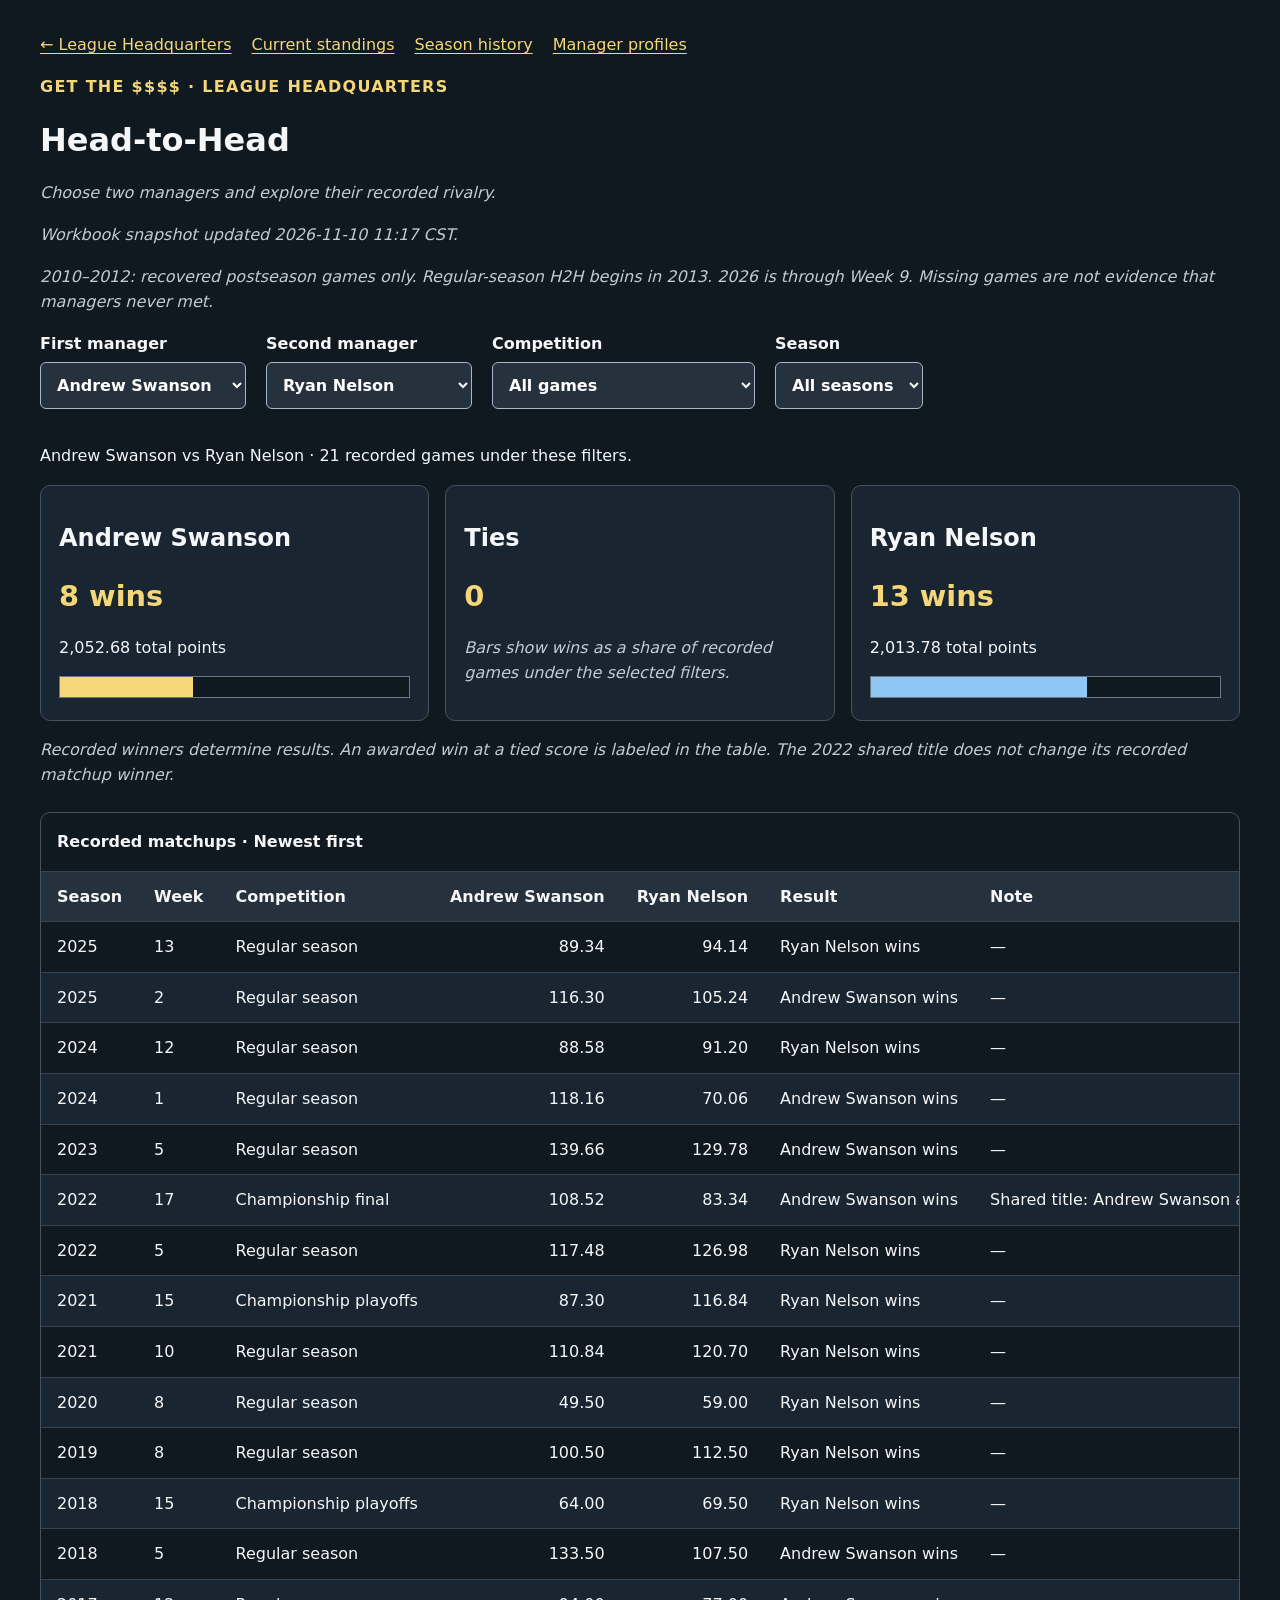
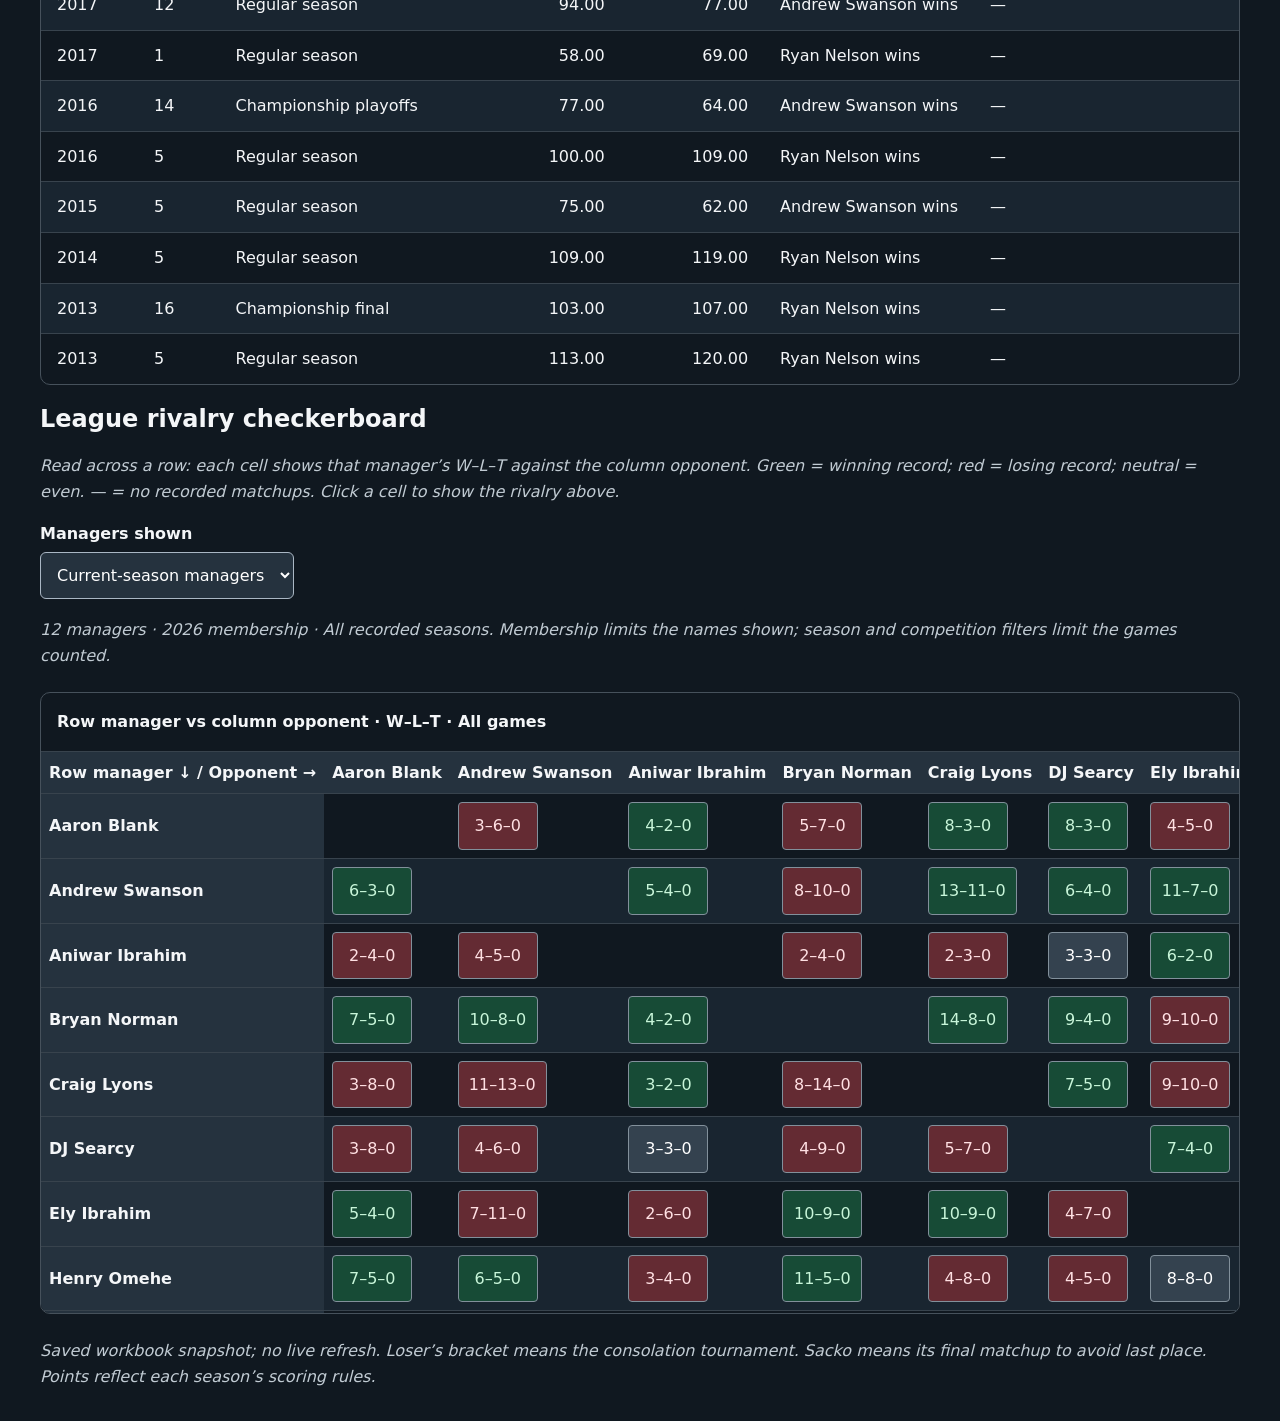
==== h2h.html @ f7326ad1 "Add files via upload" ====
<!doctype html>
<html lang="en">
<head>
  <meta charset="utf-8"><meta name="viewport" content="width=device-width, initial-scale=1">
  <title>Head-to-Head | GET THE $$$$</title>
  <style>
    body { margin:0; background:#101820; color:#f4f6f8; font:16px/1.6 system-ui,sans-serif; }
    main { max-width:1200px; margin:auto; padding:32px 20px; }
    a,a:visited { color:#f5d77a; text-underline-offset:3px; } a:hover { color:white; }
    :focus-visible { outline:2px solid #f5d77a; outline-offset:4px; }
    h1,h2 { line-height:1.2; } .eyebrow { color:#f5d77a; font-weight:700; letter-spacing:.08em; }
    nav,.controls { display:flex; gap:20px; flex-wrap:wrap; } label { font-weight:700; }
    select { display:block; max-width:100%; margin:6px 0 18px; padding:12px; background:#25323e; color:white; border:1px solid #aab7c4; border-radius:6px; font:inherit; }
    .cards { display:grid; grid-template-columns:repeat(auto-fit,minmax(200px,1fr)); gap:16px; }
    .card { padding:18px; border:1px solid #46515b; border-radius:10px; background:#192530; }
    .value { display:block; font-size:1.8rem; color:#f5d77a; font-weight:700; }
    .track { height:20px; background:#101820; margin-top:12px; border:1px solid #687785; }
    .fill { height:100%; background:#f5d77a; } .blue { background:#8fc7f4; }
    .scroll { overflow-x:auto; border:1px solid #46515b; border-radius:10px; margin-top:24px; }
    table { width:100%; border-collapse:collapse; white-space:nowrap; }
    caption { text-align:left; padding:16px; font-weight:600; }
    th,td { padding:12px 16px; text-align:left; border-top:1px solid #38434d; }
    thead { background:#25323e; } tbody tr:nth-child(even) { background:#192530; }
    .number { text-align:right; font-variant-numeric:tabular-nums; }
    footer,.subtext { font-style:italic; color:#c1cbd3; } footer { margin-top:24px; }
    .checkerboard { max-height:620px; overflow:auto; }
    .checkerboard thead th { position:sticky; top:0; background:#25323e; z-index:2; }
    .checkerboard th:first-child { position:sticky; left:0; background:#25323e; z-index:1; }
    .checkerboard thead th:first-child { z-index:3; }
    .checkerboard th,.checkerboard td { padding:8px; }
    .checkerboard button { min-width:80px; padding:10px; border:1px solid #82909b; border-radius:4px; color:#fff; background:#34424f; font:inherit; cursor:pointer; }
    .checkerboard button.positive { background:#174b36; color:#c8f5d9; }
    .checkerboard button.negative { background:#642b33; color:#ffe0e3; }
    .checkerboard button[aria-pressed="true"] { outline:3px solid #f5d77a; outline-offset:-3px; }
    .checkerboard button:hover { text-decoration:underline; }
  </style>
  <script src="./h2h.js" defer></script>
</head>
<body><main>
  <nav aria-label="League pages"><a href="./">← League Headquarters</a><a href="./standings.html">Current standings</a><a href="./history.html">Season history</a><a href="./managers.html">Manager profiles</a></nav>
  <p class="eyebrow">GET THE $$$$ · LEAGUE HEADQUARTERS</p>
  <h1>Head-to-Head</h1>
  <p class="subtext">Choose two managers and explore their recorded rivalry.</p>
  <p id="load-status" class="subtext" role="status">Loading saved matchups…</p>
  <p class="subtext">2010–2012: recovered postseason games only. Regular-season H2H begins in 2013. 2026 is through Week 9. Missing games are not evidence that managers never met.</p>
  <div id="h2h-content" hidden>
    <div class="controls">
      <label>First manager<select id="manager-a"></select></label>
      <label>Second manager<select id="manager-b"></select></label>
      <label>Competition<select id="competition"><option value="all">All games</option value="Regular season">Regular season</option><option value="Championship playoffs">Championship playoffs</option><option value="Loser’s bracket">Loser’s bracket</option><option value="championship">Championship final only</option><option value="sacko">Sacko matchup only</option></select></label>
      <label>Season<select id="season"><option value="all">All seasons</option></select></label>
    </div>
    <p id="summary" role="status" aria-live="polite"></p>
    <div id="results" hidden>
      <div class="cards">
        <div class="card"><h2 id="name-a"></h2><span class="value" id="wins-a"></span><p id="points-a"></p><div class="track" aria-hidden="true"><div class="fill" id="bar-a"></div></div></div>
        <div class="card"><h2>Ties</h2><span class="value" id="ties"></span><p class="subtext">Bars show wins as a share of recorded games under the selected filters.</p></div>
        <div class="card"><h2 id="name-b"></h2><span class="value" id="wins-b"></span><p id="points-b"></p><div class="track" aria-hidden="true"><div class="fill blue" id="bar-b"></div></div></div>
      </div>
      <p class="subtext">Recorded winners determine results. An awarded win at a tied score is labeled in the table. The 2022 shared title does not change its recorded matchup winner.</p>
      <div class="scroll" role="region" aria-label="Recorded matchup history" tabindex="0"><table>
        <caption>Recorded matchups · Newest first</caption>
        <thead><tr><th scope="col">Season</th><th scope="col">Week</th><th scope="col">Competition</th><th scope="col" id="score-a-heading">First manager</th><th scope="col" id="score-b-heading">Second manager</th><th scope="col">Result</th><th scope="col">Note</th></tr></thead>
        <tbody id="matchup-body"></tbody>
      </table></div>
    </div>
    <section aria-labelledby="checkerboard-heading">
      <h2 id="checkerboard-heading">League rivalry checkerboard</h2>
      <p class="subtext">Read across a row: each cell shows that manager’s W–L–T against the column opponent. Green = winning record; red = losing record; neutral = even. — = no recorded matchups. Click a cell to show the rivalry above.</p>
      <label for="matrix-scope">Managers shown</label>
      <select id="matrix-scope"><option value="current">Current-season managers</option><option value="all">All historical managers</option></select>
      <p id="matrix-summary" class="subtext" role="status"></p>
      <div class="scroll checkerboard" role="region" aria-label="Head-to-head checkerboard; scroll to see opponents" tabindex="0"><table>
        <caption id="matrix-caption"></caption>
        <thead id="matrix-head"></thead><tbody id="matrix-body"></tbody>
      </table></div>
    </section>
  </div>
  <noscript><p>Enable JavaScript to compare managers, or <a href="./h2h.json">open the saved data</a>.</p></noscript>
  <footer>Saved workbook snapshot; no live refresh. Loser’s bracket means the consolation tournament. Sacko means its final matchup to avoid last place. Points reflect each season’s scoring rules.</footer>
</main></body>
</html>
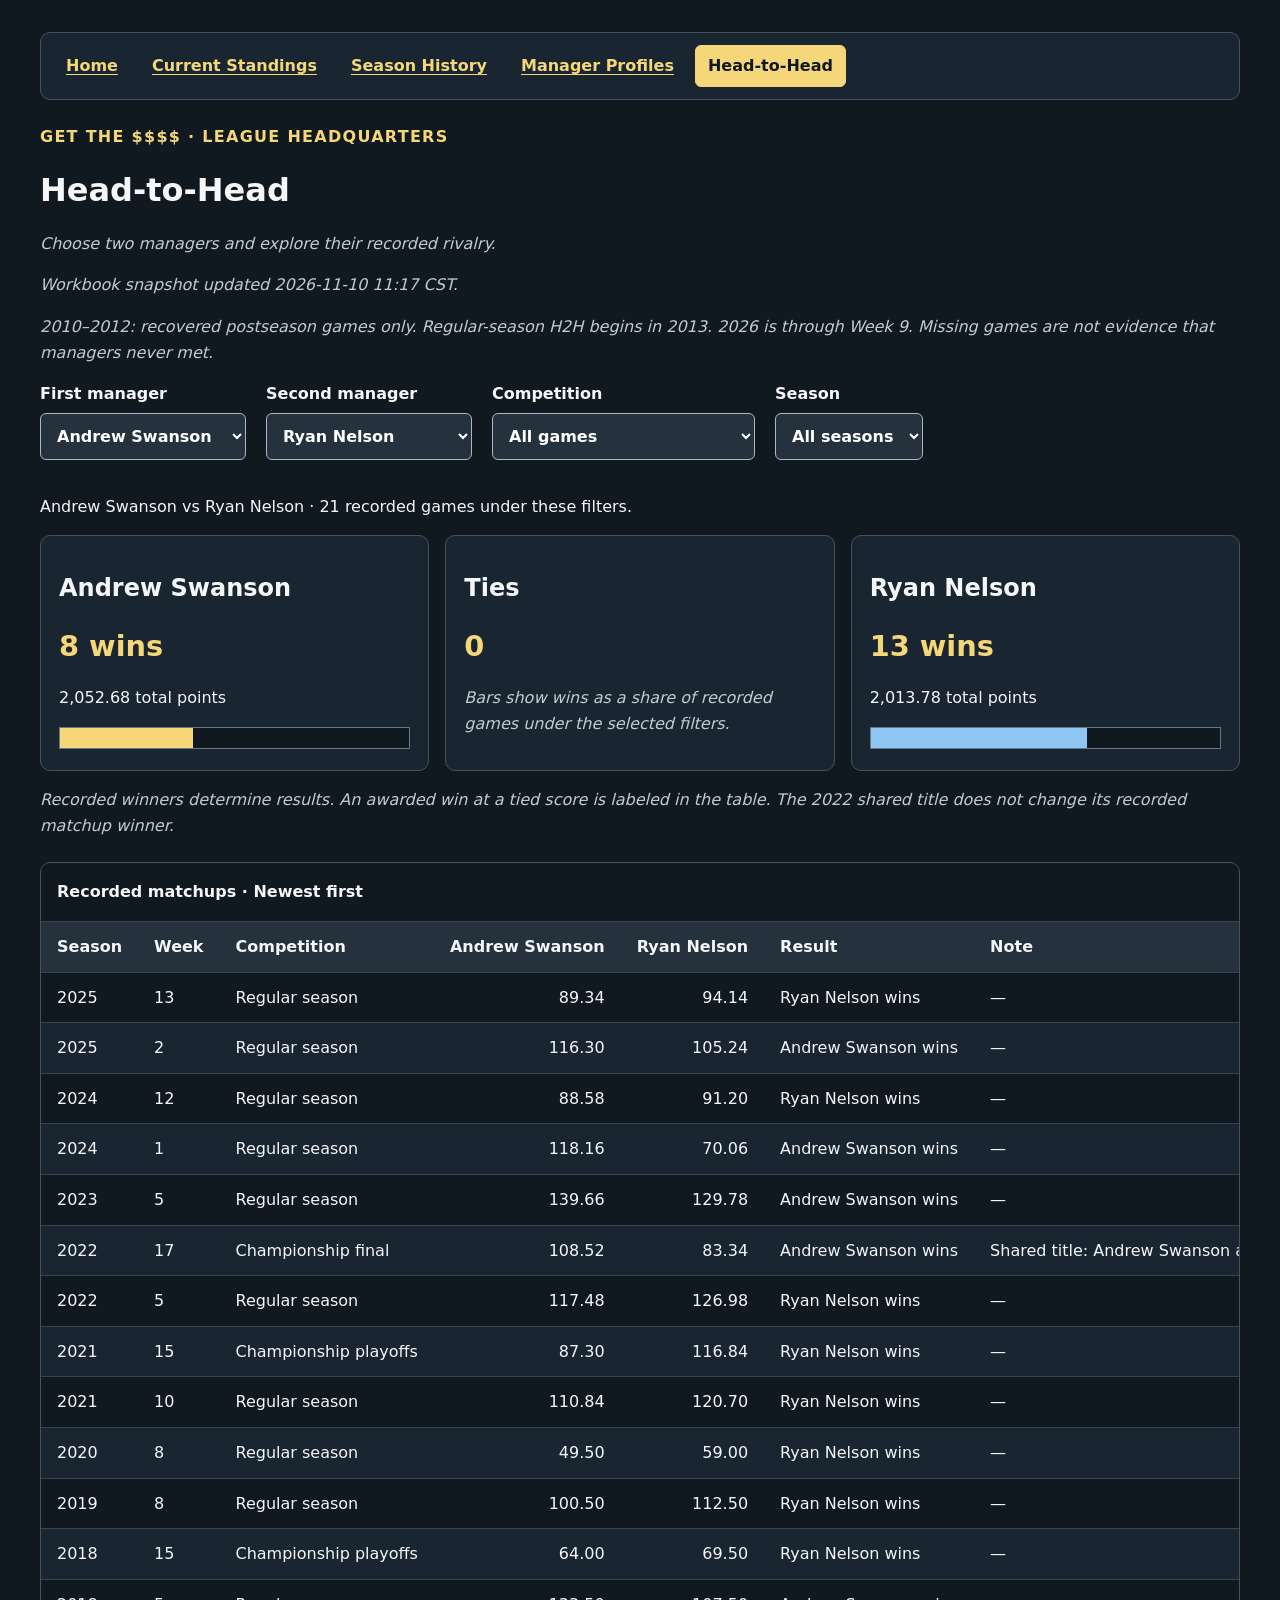
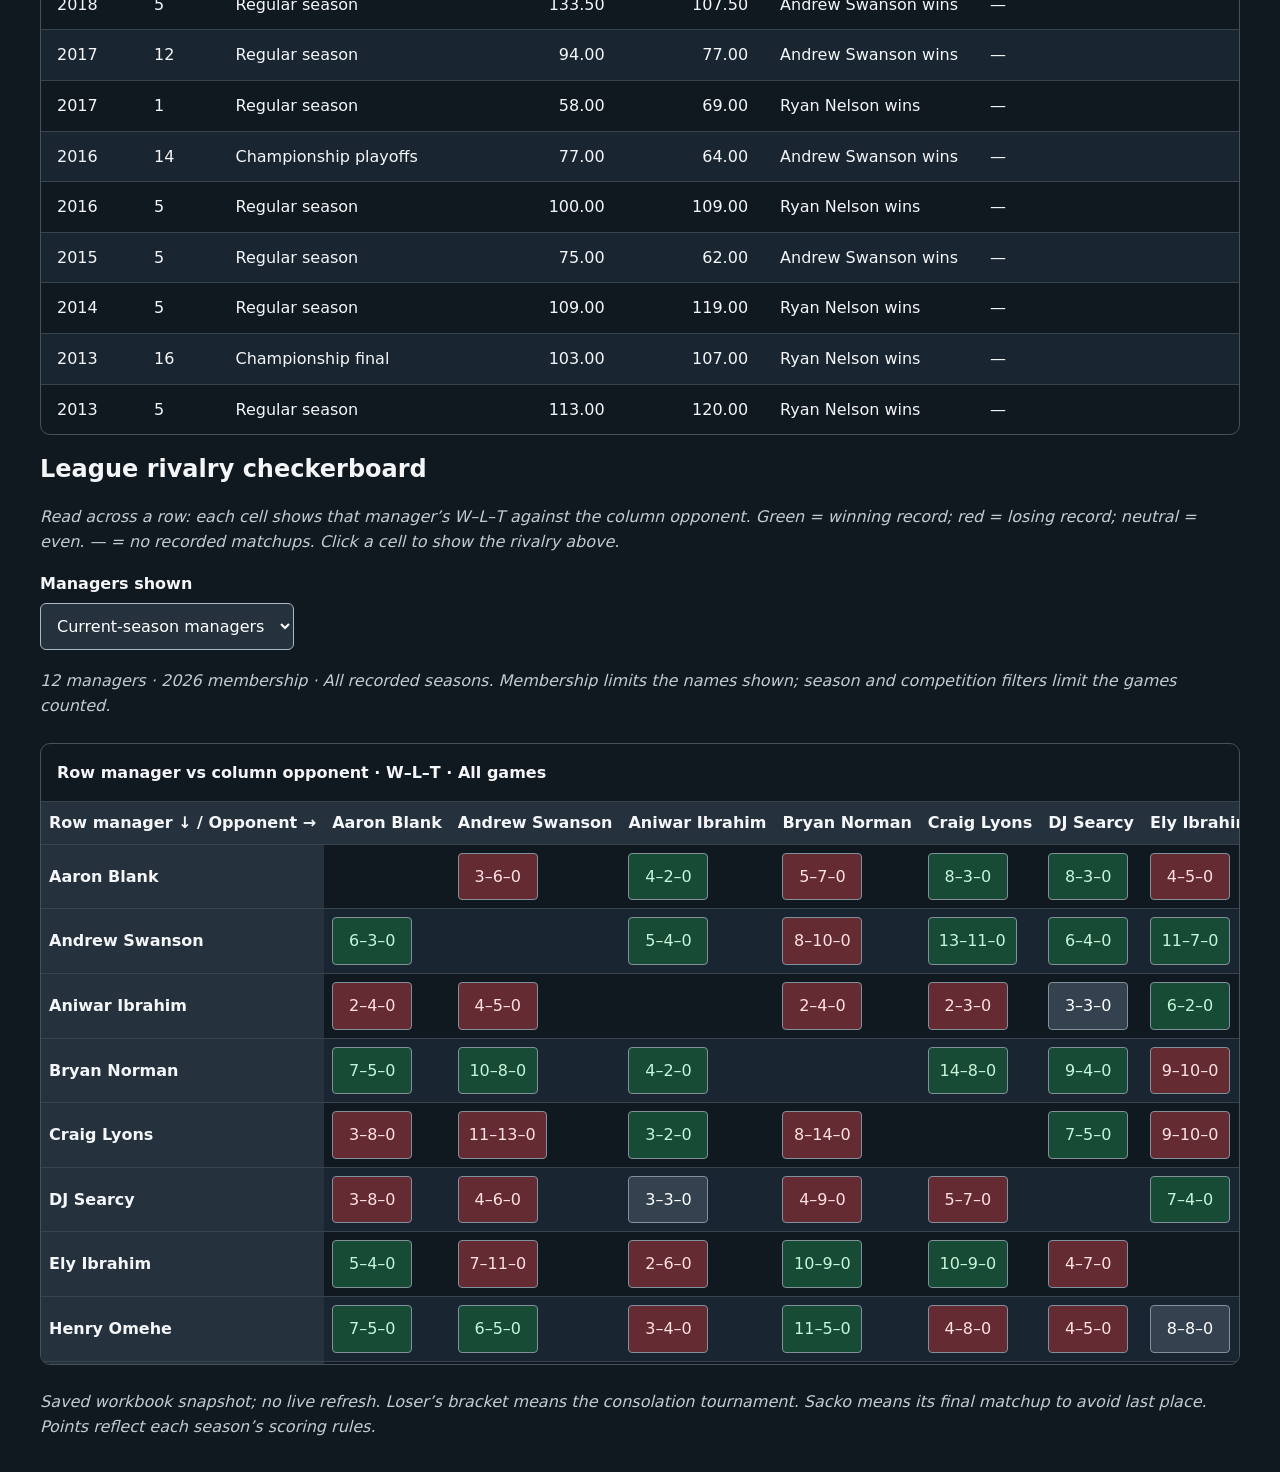
==== commit e7bf1e50: "Update h2h.html" ====
--- a/h2h.html
+++ b/h2h.html
@@ -35,9 +35,17 @@
     .checkerboard button:hover { text-decoration:underline; }
   </style>
   <script src="./h2h.js" defer></script>
+<link rel="stylesheet" href="./navigation.css">
+<script src="./navigation.js" defer></script>
 </head>
 <body><main>
-  <nav aria-label="League pages"><a href="./">← League Headquarters</a><a href="./standings.html">Current standings</a><a href="./history.html">Season history</a><a href="./managers.html">Manager profiles</a></nav>
+<nav class="league-nav" aria-label="League pages">
+  <a href="./">Home</a>
+  <a href="./standings.html">Current Standings</a>
+  <a href="./history.html">Season History</a>
+  <a href="./managers.html">Manager Profiles</a>
+  <a href="./h2h.html">Head-to-Head</a>
+</nav>
   <p class="eyebrow">GET THE $$$$ · LEAGUE HEADQUARTERS</p>
   <h1>Head-to-Head</h1>
   <p class="subtext">Choose two managers and explore their recorded rivalry.</p>
--- a/navigation.css
+++ b/navigation.css
@@ -0,0 +1,38 @@
+/* Shared navigation for every League Headquarters page. */
+.league-nav {
+  display: flex;
+  flex-wrap: wrap;
+  gap: 8px;
+  margin: 0 0 24px;
+  padding: 12px;
+  border: 1px solid #46515b;
+  border-radius: 10px;
+  background: #192530;
+  text-align: left;
+}
+.league-nav a,
+.league-nav a:visited {
+  display: block;
+  padding: 8px 12px;
+  border: 1px solid transparent;
+  border-radius: 6px;
+  color: #f5d77a;
+  font: 600 16px/1.5 system-ui, sans-serif;
+  text-decoration: underline;
+  text-underline-offset: 3px;
+}
+.league-nav a:hover {
+  color: #ffffff;
+  background: #25323e;
+}
+.league-nav a[aria-current="page"],
+.league-nav a[aria-current="page"]:visited {
+  color: #101820;
+  background: #f5d77a;
+  border-color: #f5d77a;
+  text-decoration: none;
+}
+.league-nav a:focus-visible {
+  outline: 2px solid #ffffff;
+  outline-offset: 3px;
+}
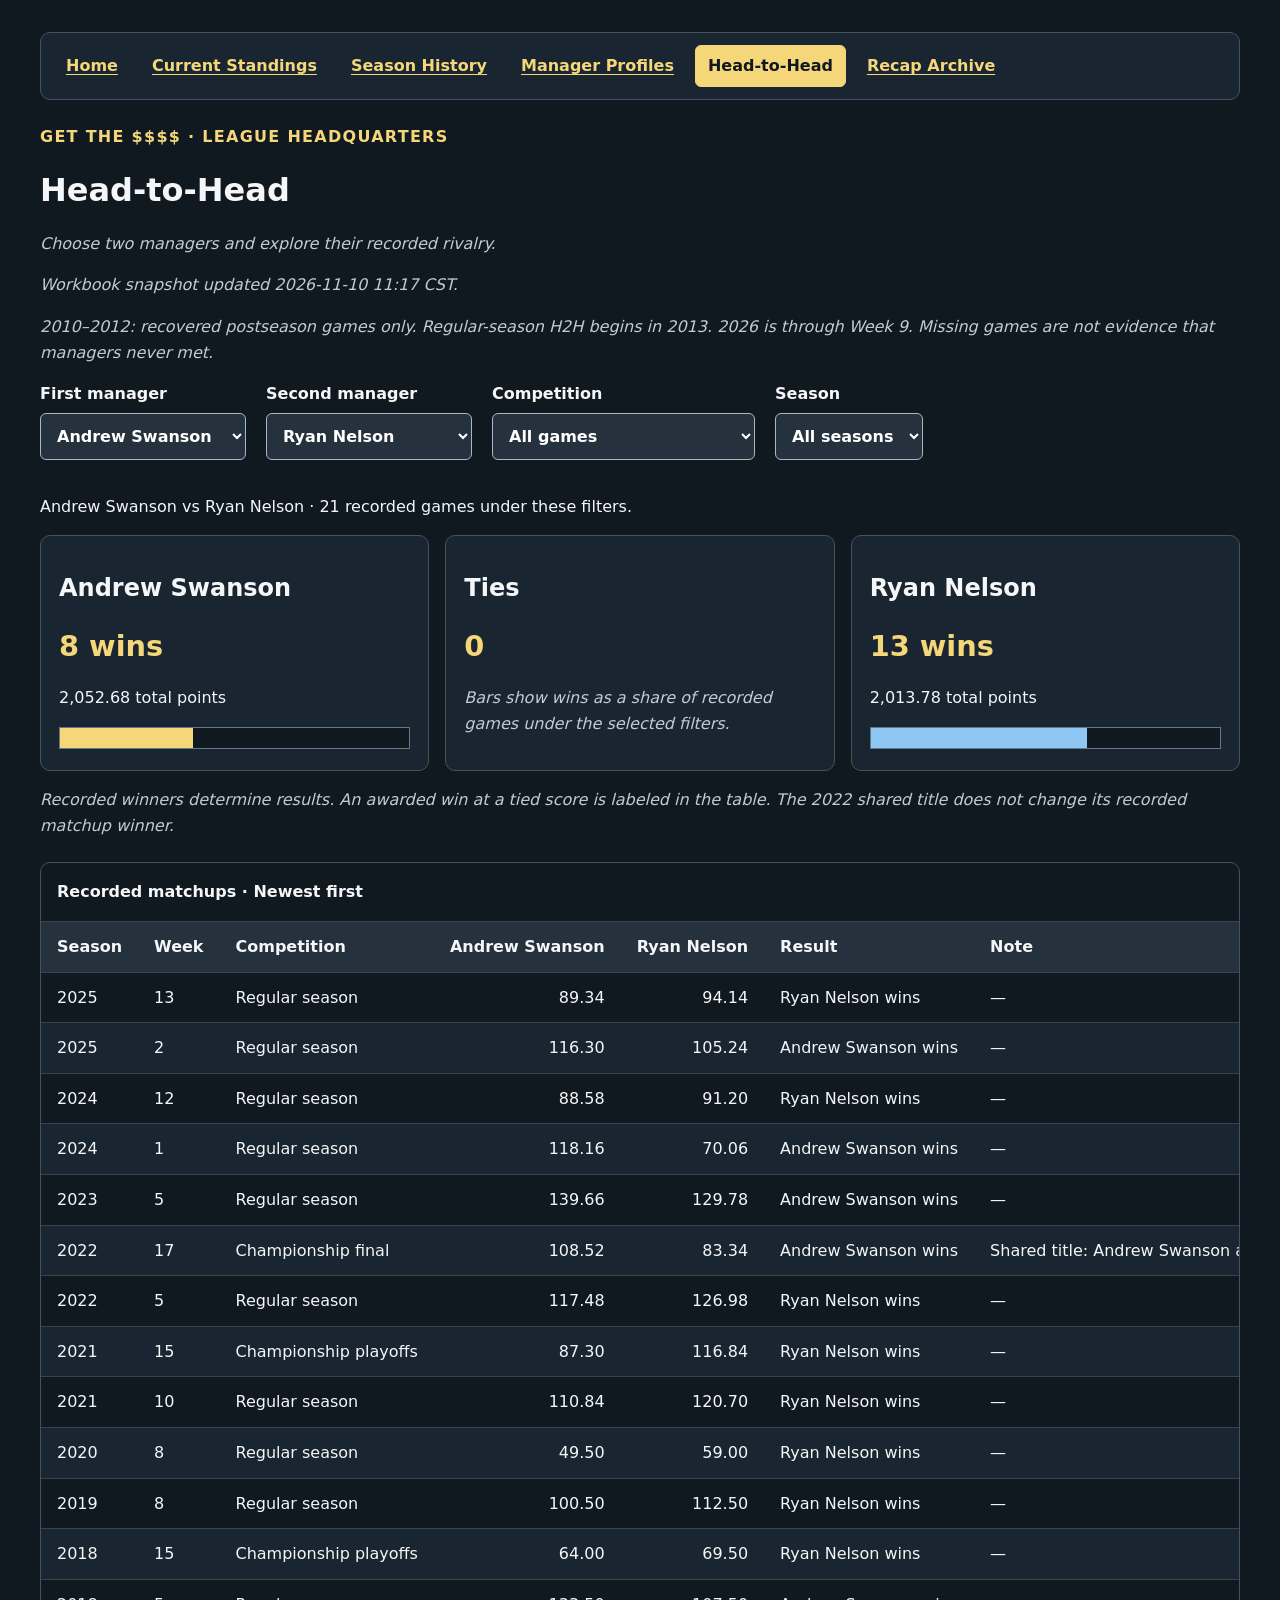
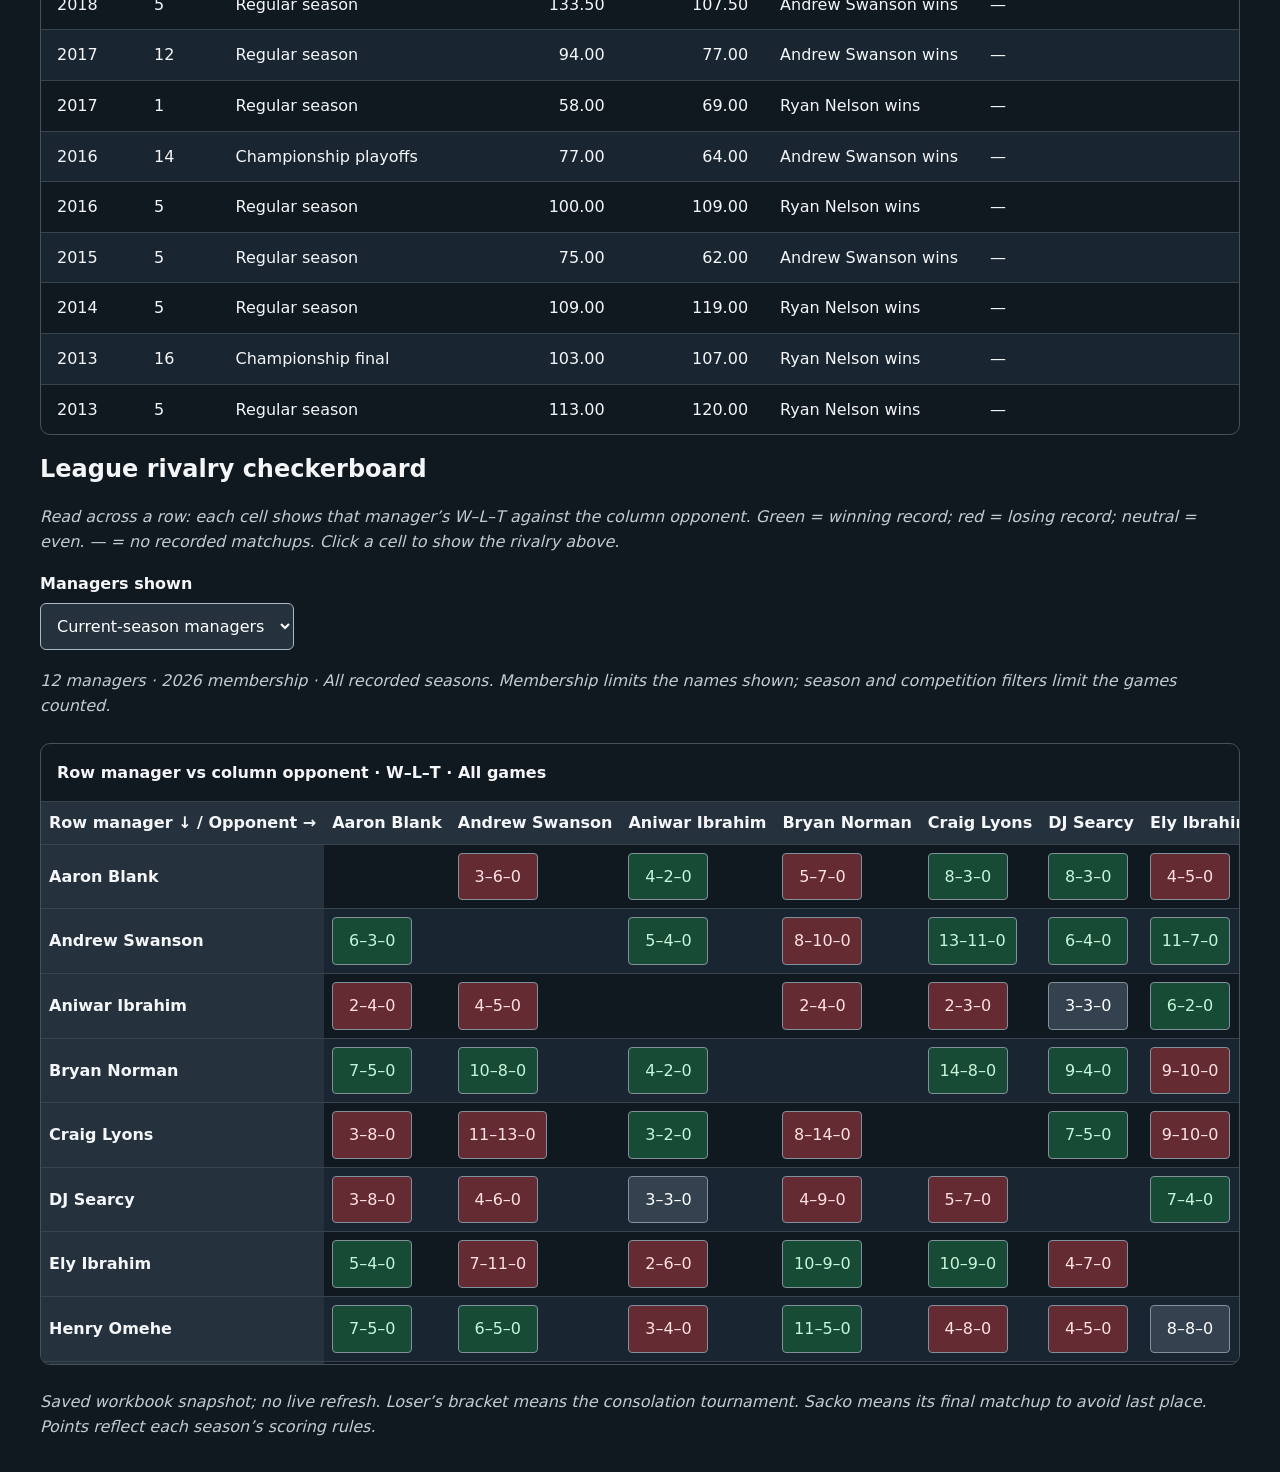
==== commit 1c196e1b: "Update h2h.html" ====
--- a/h2h.html
+++ b/h2h.html
@@ -45,6 +45,8 @@
   <a href="./history.html">Season History</a>
   <a href="./managers.html">Manager Profiles</a>
   <a href="./h2h.html">Head-to-Head</a>
+  <a href="./recaps.html">Recap Archive</a>
+</nav>
 </nav>
   <p class="eyebrow">GET THE $$$$ · LEAGUE HEADQUARTERS</p>
   <h1>Head-to-Head</h1>
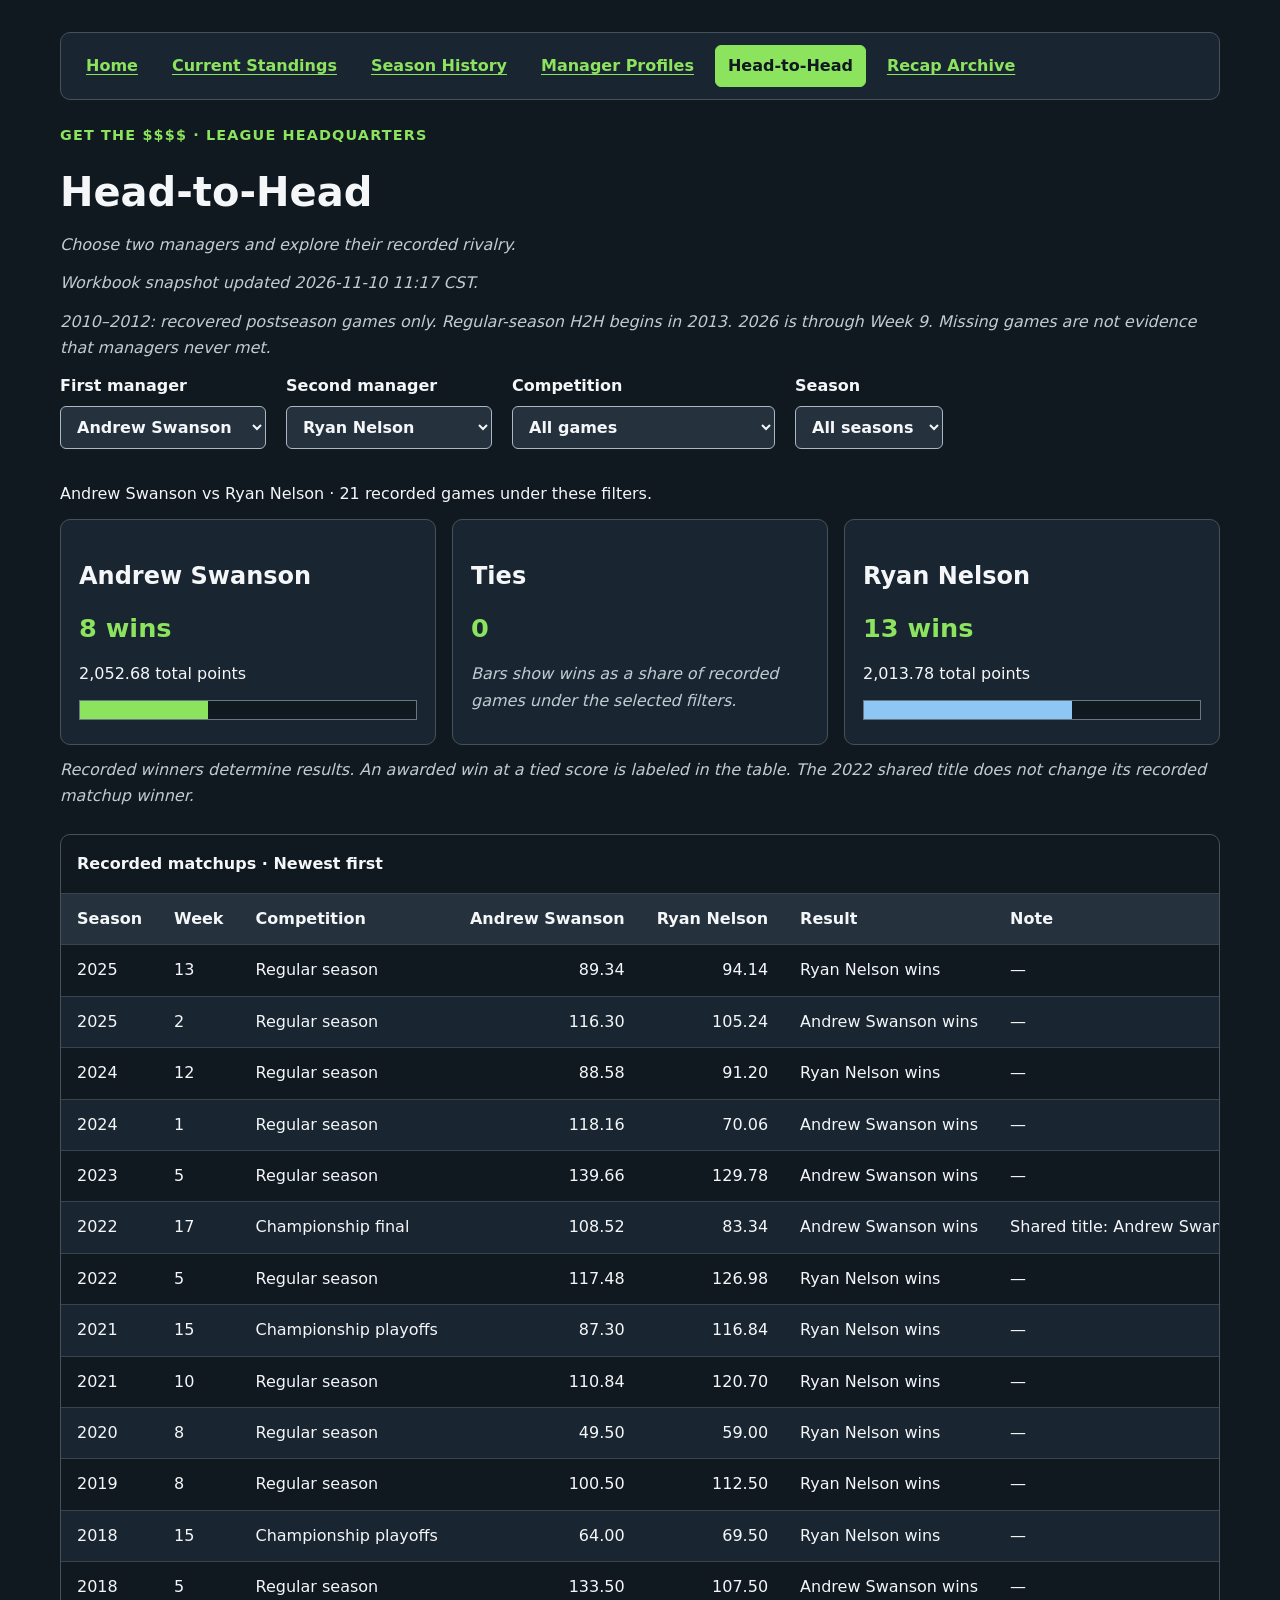
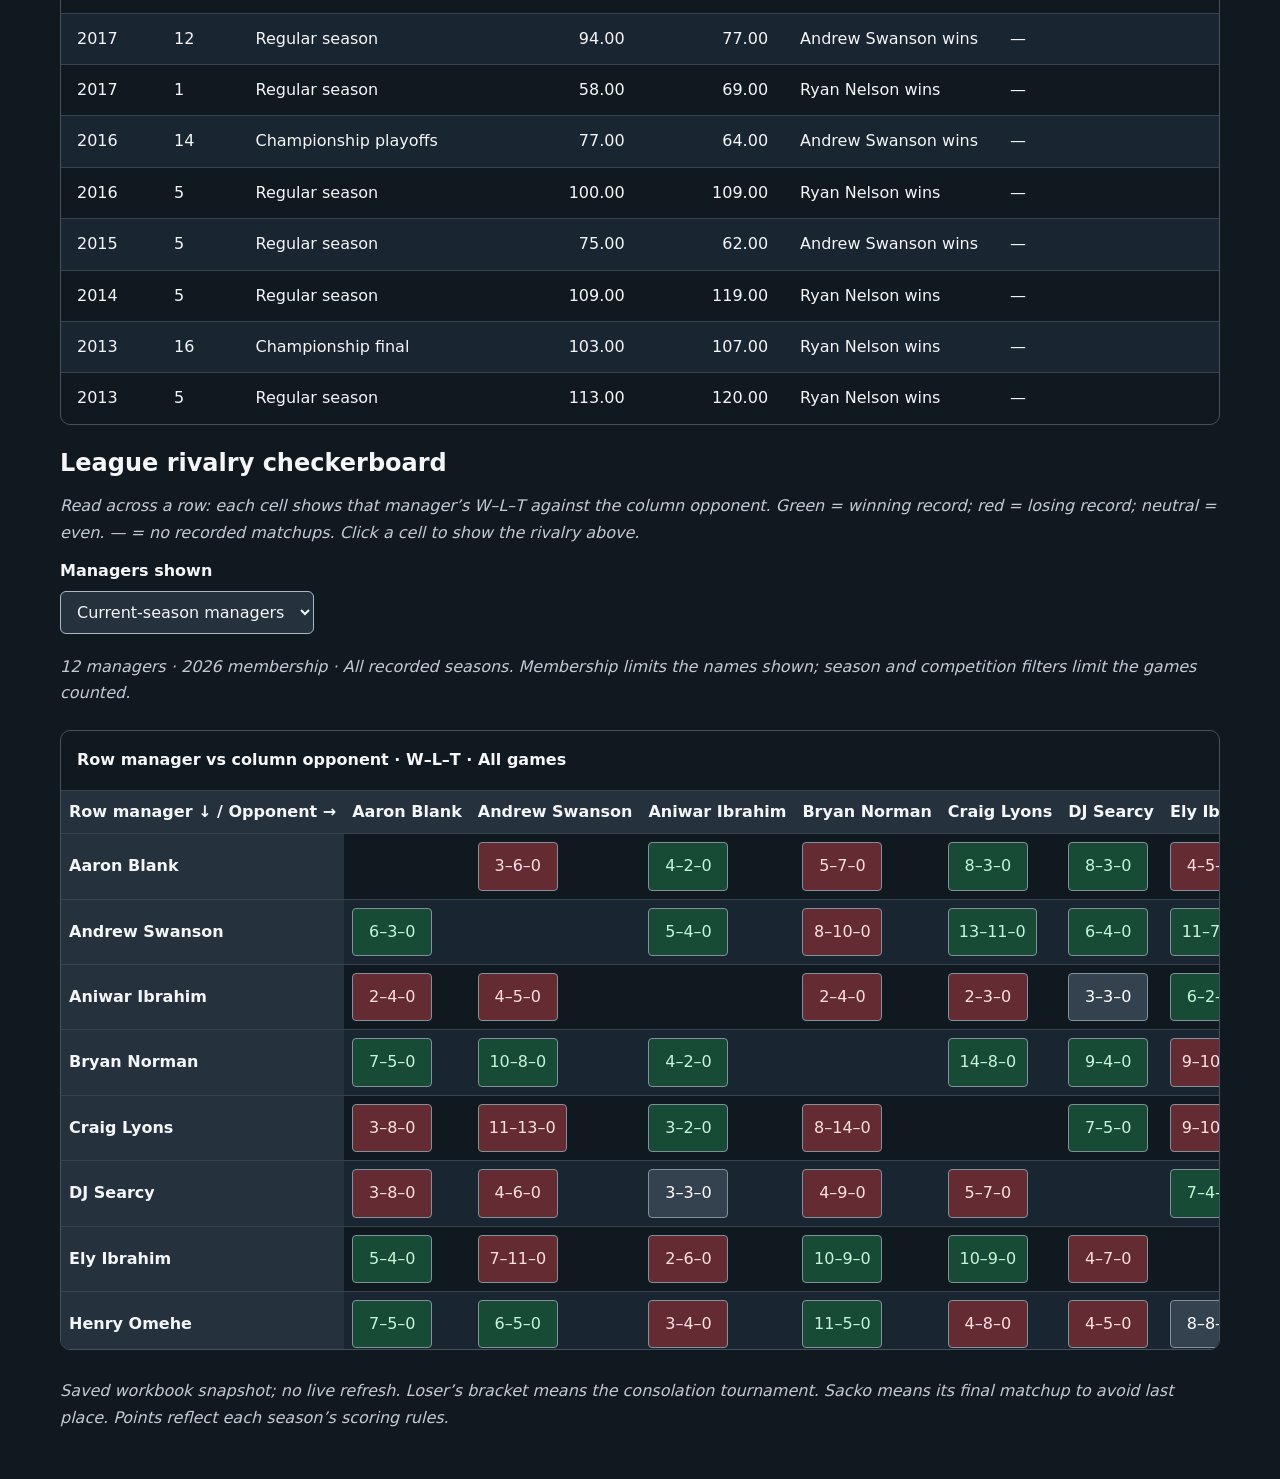
==== commit 81fc05ad: "Update h2h.html" ====
--- a/h2h.html
+++ b/h2h.html
@@ -37,6 +37,7 @@
   <script src="./h2h.js" defer></script>
 <link rel="stylesheet" href="./navigation.css">
 <script src="./navigation.js" defer></script>
+<link rel="stylesheet" href="./site.css">
 </head>
 <body><main>
 <nav class="league-nav" aria-label="League pages">
@@ -46,7 +47,6 @@
   <a href="./managers.html">Manager Profiles</a>
   <a href="./h2h.html">Head-to-Head</a>
   <a href="./recaps.html">Recap Archive</a>
-</nav>
 </nav>
   <p class="eyebrow">GET THE $$$$ · LEAGUE HEADQUARTERS</p>
   <h1>Head-to-Head</h1>
--- a/site.css
+++ b/site.css
@@ -0,0 +1,150 @@
+/* GET THE $$$$ — shared presentation.
+   Load AFTER each page's existing styles and navigation.css.
+   Start future site-wide changes with the variables below. */
+:root {
+  color-scheme: dark;
+  --league-bg: #101820;
+  --league-surface: #192530;
+  --league-surface-raised: #25323e;
+  --league-text: #f4f6f8;
+  --league-muted: #c1cbd3;
+  --league-accent: #8be35e;
+  --league-border: #46515b;
+  --league-focus: #ffffff;
+  --league-secondary-chart: #8fc7f4;
+  --league-width: 1200px;
+  --league-radius: 10px;
+  --league-gap: 16px;
+  --league-font: system-ui, -apple-system, BlinkMacSystemFont, "Segoe UI", sans-serif;
+}
+
+*, *::before, *::after { box-sizing: border-box; }
+body {
+  margin: 0;
+  background: var(--league-bg);
+  color: var(--league-text);
+  font: 16px/1.65 var(--league-font);
+}
+main {
+  width: 100%;
+  max-width: var(--league-width);
+  margin: 0 auto;
+  padding: 32px 20px 48px;
+}
+body > header {
+  padding: 32px 20px;
+  background: var(--league-surface);
+  color: var(--league-text);
+  text-align: center;
+}
+h1, h2, h3 { line-height: 1.2; }
+h1 { font-size: clamp(2rem, 4vw, 2.5rem); margin: 20px 0 16px; }
+h2 { font-size: 1.5rem; margin: 24px 0 16px; }
+h3 { font-size: 1.125rem; }
+p { margin: 12px 0; }
+.eyebrow {
+  color: var(--league-accent);
+  font-size: .9rem;
+  font-weight: 800;
+  letter-spacing: .08em;
+}
+a, a:visited { color: var(--league-accent); text-underline-offset: 3px; }
+a:hover, a:focus-visible { color: var(--league-text); }
+a:focus-visible, button:focus-visible, select:focus-visible,
+input:focus-visible, [tabindex="0"]:focus-visible {
+  outline: 2px solid var(--league-focus);
+  outline-offset: 4px;
+}
+footer, figcaption, .subtext, .muted,
+#load-status, #status, #search-results, #participation, #current-season, #season-notes {
+  color: var(--league-muted);
+  font-style: italic;
+}
+footer { margin-top: 28px; }
+label, #season-summary { font-weight: 700; }
+select, input[type="search"] {
+  display: block;
+  max-width: 100%;
+  padding: 10px 12px;
+  margin: 6px 0 20px;
+  border: 1px solid #aab7c4;
+  border-radius: 6px;
+  background: var(--league-surface-raised);
+  color: var(--league-text);
+  font: inherit;
+}
+input[type="search"] { width: 100%; max-width: 460px; }
+input[type="search"]::placeholder { color: var(--league-muted); }
+.controls, .archive-controls { display: flex; flex-wrap: wrap; gap: 20px; }
+.cards {
+  display: grid;
+  grid-template-columns: repeat(auto-fit, minmax(min(190px, 100%), 1fr));
+  gap: var(--league-gap);
+}
+.card, .bracket-chart {
+  background: var(--league-surface);
+  border: 1px solid var(--league-border);
+  border-radius: var(--league-radius);
+}
+.card { padding: 18px; }
+.card h3, .value, #champions { color: var(--league-accent); }
+.value { display: block; font-size: 1.6rem; font-weight: 800; }
+.scroll {
+  overflow-x: auto;
+  border: 1px solid var(--league-border);
+  border-radius: var(--league-radius);
+}
+table { width: 100%; border-collapse: collapse; white-space: nowrap; }
+caption { padding: 16px; text-align: left; font-weight: 700; }
+th, td { padding: 12px 16px; border-top: 1px solid #38434d; text-align: left; }
+thead { background: var(--league-surface-raised); }
+tbody tr:nth-child(even) { background: var(--league-surface); }
+.number { font-variant-numeric: tabular-nums; }
+/* Preserve red/green checkerboard result colors; only the selected outline changes. */
+.checkerboard button[aria-pressed="true"] {
+  outline: 3px solid var(--league-accent);
+  outline-offset: -3px;
+}
+.playoffs, .fill { background: var(--league-accent); }
+.sacko, .fill.blue { background: var(--league-secondary-chart); }
+.season-chips li { border-left-color: var(--league-accent); }
+.season-chips li.sacko-season { border-left-color: var(--league-secondary-chart); }
+.hero { border-top-color: var(--league-accent); }
+.art-corrections { border-left-color: var(--league-accent); }
+
+/* Shared navigation layout and theme, including the current page. */
+.league-nav {
+  display: flex;
+  flex-wrap: wrap;
+  gap: 8px;
+  margin: 0 0 24px;
+  padding: 12px;
+  border: 1px solid var(--league-border);
+  border-radius: var(--league-radius);
+  background: var(--league-surface);
+  text-align: left;
+}
+.league-nav a, .league-nav a:visited {
+  display: block;
+  padding: 8px 12px;
+  border: 1px solid transparent;
+  border-radius: 6px;
+  color: var(--league-accent);
+  font: 600 16px/1.5 var(--league-font);
+  text-decoration: underline;
+  text-underline-offset: 3px;
+}
+.league-nav a:hover { color: var(--league-text); background: var(--league-surface-raised); }
+.league-nav a[aria-current="page"], .league-nav a[aria-current="page"]:visited {
+  color: var(--league-bg);
+  background: var(--league-accent);
+  border-color: var(--league-accent);
+  text-decoration: none;
+}
+.league-nav a:focus-visible { outline: 2px solid var(--league-focus); outline-offset: 3px; }
+@media (max-width: 600px) {
+  main { padding: 24px 16px 36px; }
+  .league-nav { padding: 8px; gap: 4px; }
+  .league-nav a, .league-nav a:visited { padding: 8px 10px; }
+  .controls, .archive-controls { gap: 12px; }
+}
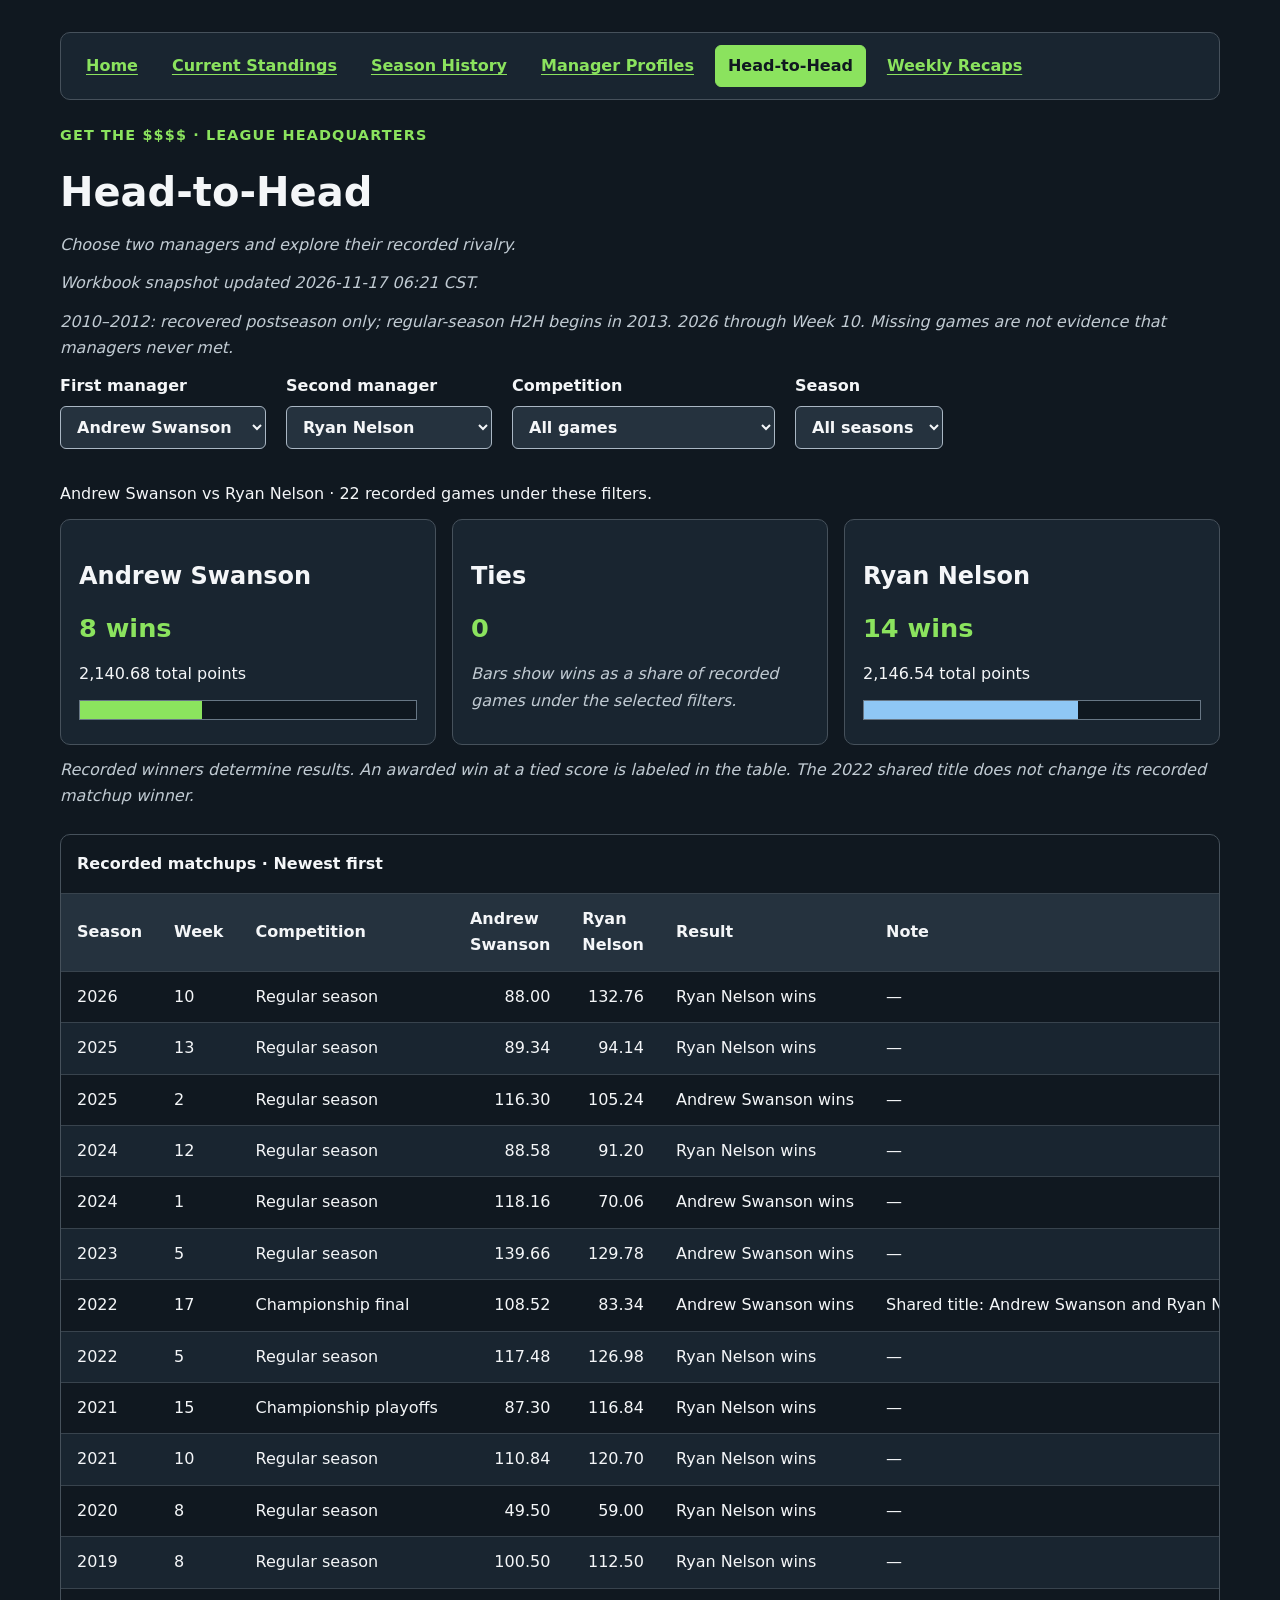
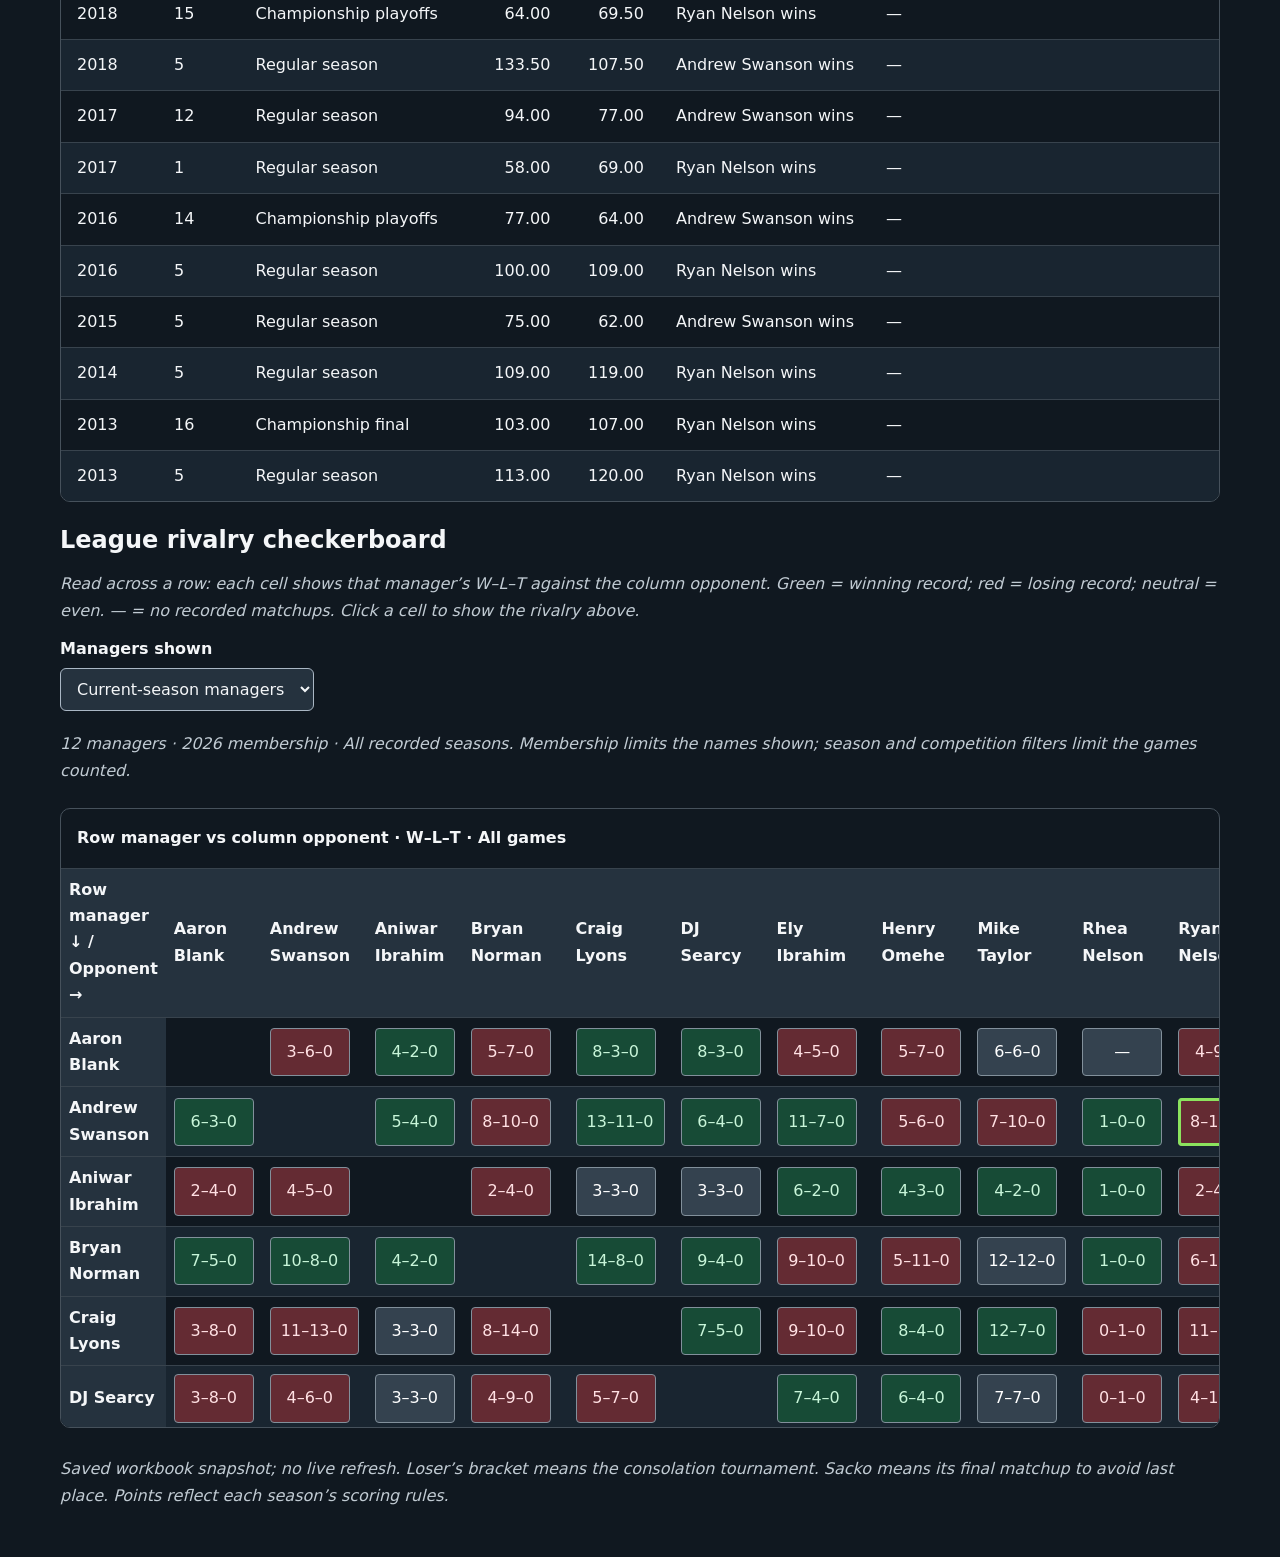
==== commit de8078b1: "Upgrade weekly recaps with Sleeper awards, transactions, sharing, and corrected artwork" ====
--- a/h2h.html
+++ b/h2h.html
@@ -38,6 +38,7 @@
 <link rel="stylesheet" href="./navigation.css">
 <script src="./navigation.js" defer></script>
 <link rel="stylesheet" href="./site.css">
+<link rel="icon" type="image/svg+xml" href="./favicon.svg">
 </head>
 <body><main>
 <nav class="league-nav" aria-label="League pages">
@@ -46,13 +47,13 @@
   <a href="./history.html">Season History</a>
   <a href="./managers.html">Manager Profiles</a>
   <a href="./h2h.html">Head-to-Head</a>
-  <a href="./recaps.html">Recap Archive</a>
+  <a href="./recaps.html">Weekly Recaps</a>
 </nav>
   <p class="eyebrow">GET THE $$$$ · LEAGUE HEADQUARTERS</p>
   <h1>Head-to-Head</h1>
   <p class="subtext">Choose two managers and explore their recorded rivalry.</p>
   <p id="load-status" class="subtext" role="status">Loading saved matchups…</p>
-  <p class="subtext">2010–2012: recovered postseason games only. Regular-season H2H begins in 2013. 2026 is through Week 9. Missing games are not evidence that managers never met.</p>
+  <p id="coverage-note" class="subtext">2010–2012: recovered postseason games only. Regular-season H2H begins in 2013. The current-season coverage is recorded in the saved snapshot. Missing games are not evidence that managers never met.</p>
   <div id="h2h-content" hidden>
     <div class="controls">
       <label>First manager<select id="manager-a"></select></label>
--- a/site.css
+++ b/site.css
@@ -95,6 +95,26 @@
   border-radius: var(--league-radius);
 }
 table { width: 100%; border-collapse: collapse; white-space: nowrap; }
+th { white-space: normal; overflow-wrap: normal; }
+#recap-article table, #saved-recap-fallback table { white-space: normal; }
+.columns > * { min-width: 0; }
+.scroll { max-width: 100%; }
+#recap-article td, #saved-recap-fallback td { vertical-align: top; }
+#recap-article .cards, #position-awards-group { margin-bottom: 24px; }
+#weekly-awards { grid-template-columns: repeat(4,minmax(0,1fr)); }
+.movement-up { color: var(--league-accent); }
+.movement-down { color: #ffb1b1; }
+@media (max-width: 950px) { #weekly-awards { grid-template-columns: repeat(2,minmax(0,1fr)); } }
+@media (max-width: 480px) { #weekly-awards { grid-template-columns: 1fr; } }
+summary { font-weight: 700; padding: 12px 0; }
+.transaction-table { white-space: normal; }
+.transaction-table td { vertical-align: top; }
+.transaction-table td:first-child { width: 36%; }
+.transaction-table p { margin: 4px 0; }
+.this-week { margin: 24px 0; padding: 22px; background: var(--league-surface); border-radius: var(--league-radius); display: grid; grid-template-columns: minmax(0,1fr) minmax(180px,280px); gap: 24px; align-items: center; }
+.this-week img { width: 100%; height: auto; border-radius: var(--league-radius); }
+button { background: var(--league-surface-raised); color: var(--league-text); border: 1px solid var(--league-border); border-radius: 6px; padding: 10px 14px; font: inherit; }
+@media (max-width: 600px) { .this-week { grid-template-columns: 1fr; } th, td { padding: 10px 8px; } }
 caption { padding: 16px; text-align: left; font-weight: 700; }
 th, td { padding: 12px 16px; border-top: 1px solid #38434d; text-align: left; }
 thead { background: var(--league-surface-raised); }
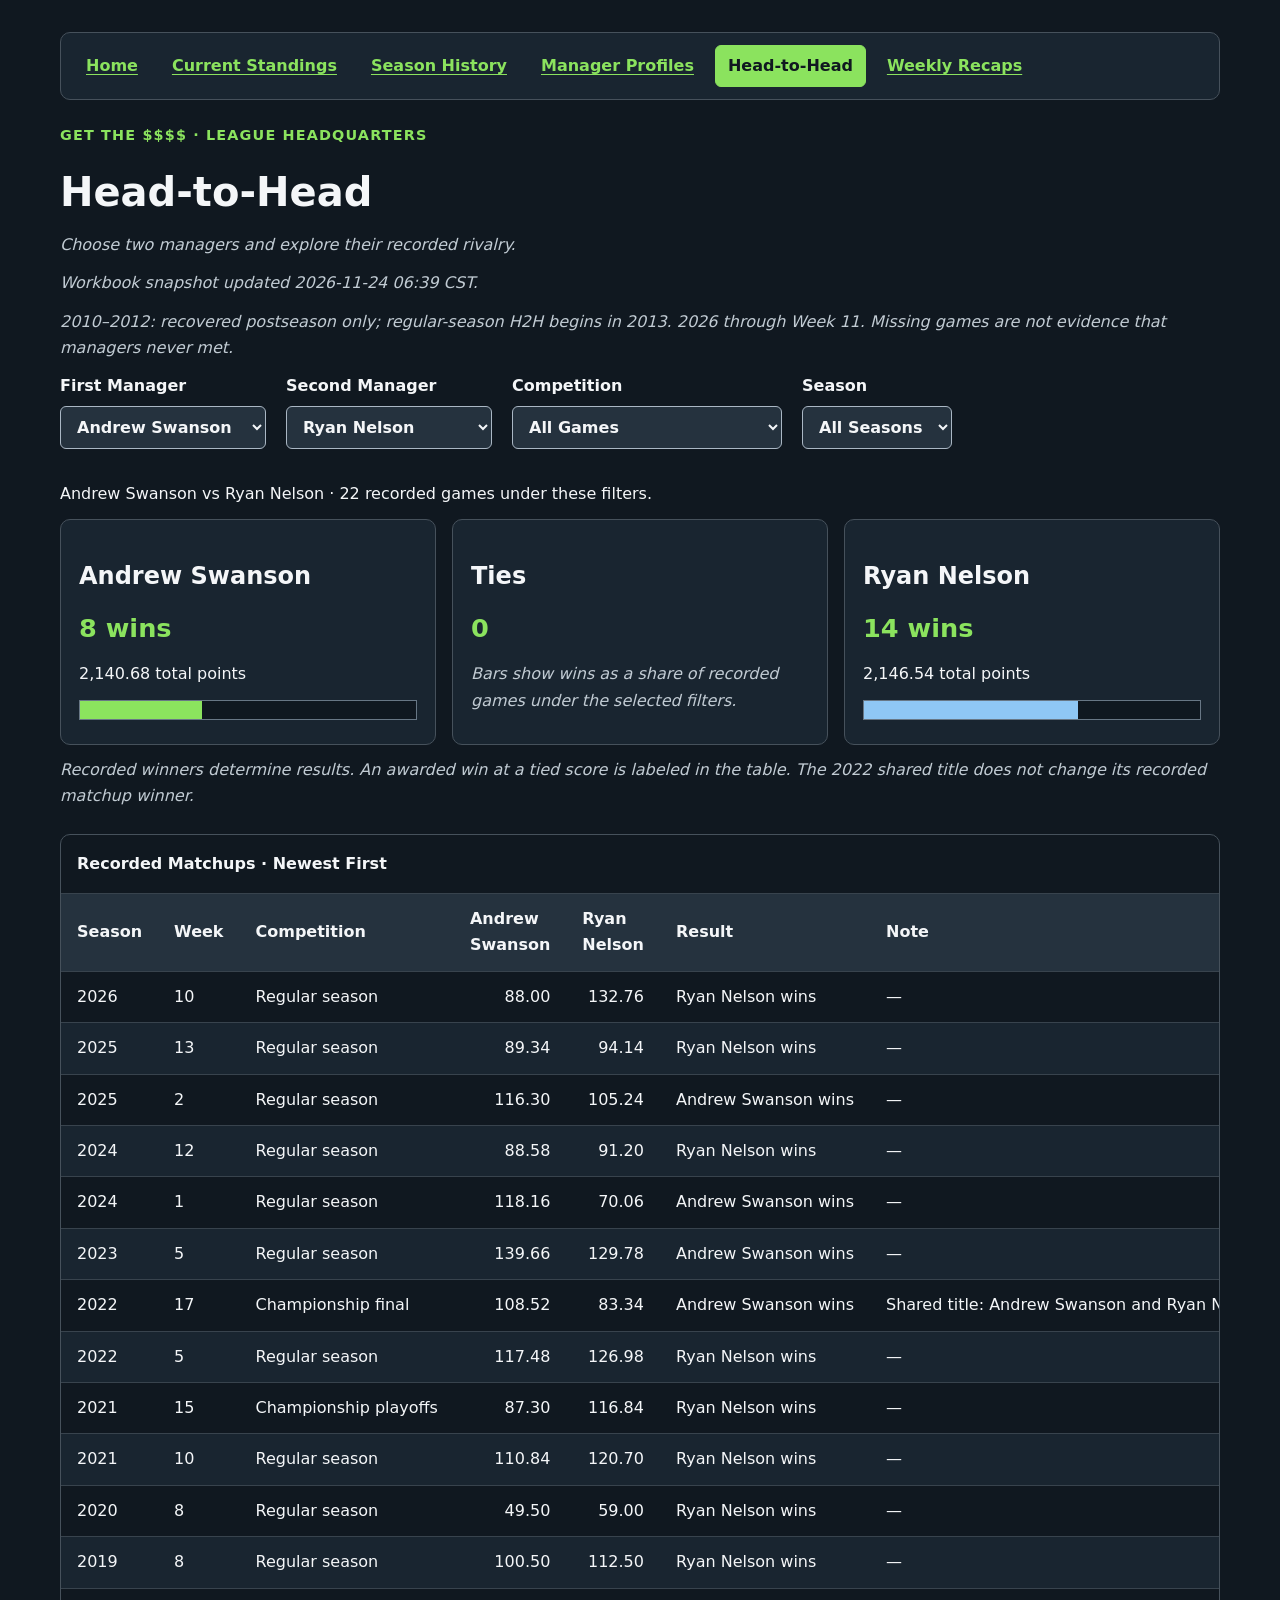
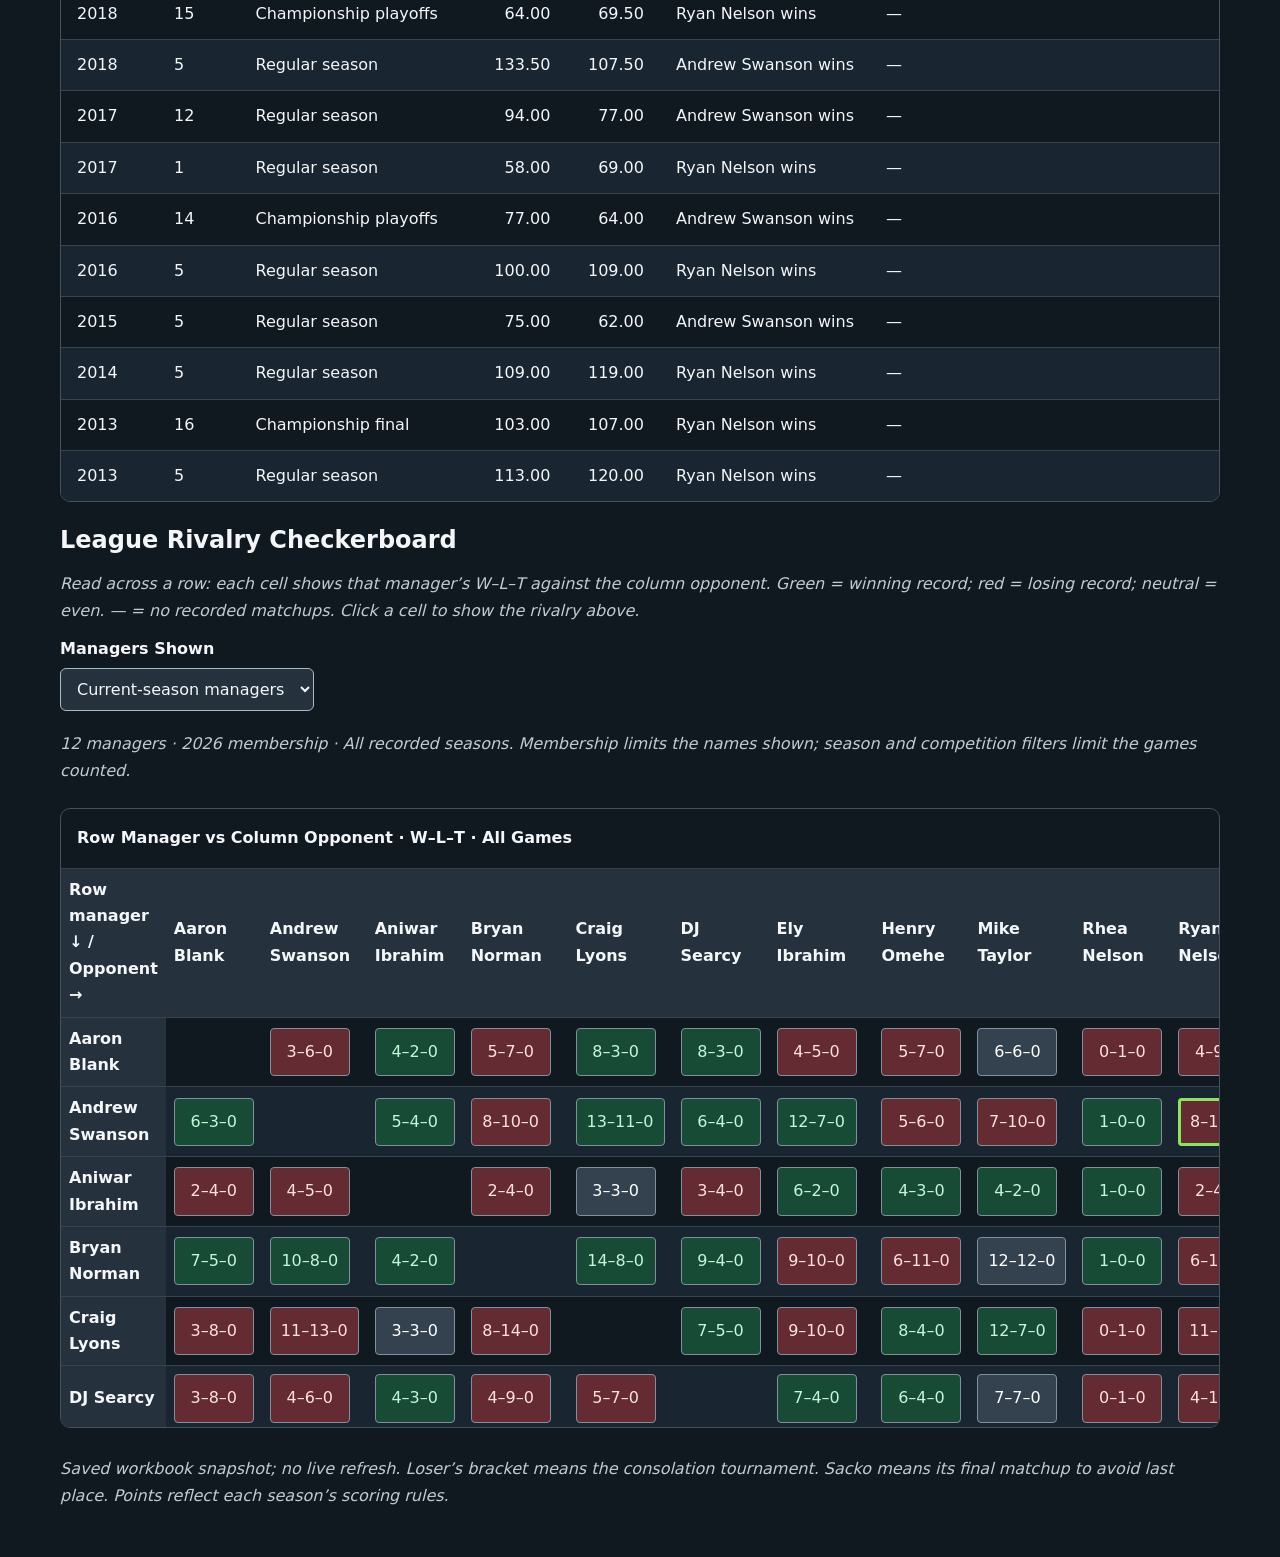
==== commit 43a404e6: "Publish reviewed Week 11 recap and league snapshot" ====
--- a/h2h.html
+++ b/h2h.html
@@ -34,7 +34,7 @@
     .checkerboard button[aria-pressed="true"] { outline:3px solid #f5d77a; outline-offset:-3px; }
     .checkerboard button:hover { text-decoration:underline; }
   </style>
-  <script src="./h2h.js" defer></script>
+  <script src="./presentation.js" defer></script><script src="./h2h.js" defer></script>
 <link rel="stylesheet" href="./navigation.css">
 <script src="./navigation.js" defer></script>
 <link rel="stylesheet" href="./site.css">
@@ -56,10 +56,10 @@
   <p id="coverage-note" class="subtext">2010–2012: recovered postseason games only. Regular-season H2H begins in 2013. The current-season coverage is recorded in the saved snapshot. Missing games are not evidence that managers never met.</p>
   <div id="h2h-content" hidden>
     <div class="controls">
-      <label>First manager<select id="manager-a"></select></label>
-      <label>Second manager<select id="manager-b"></select></label>
-      <label>Competition<select id="competition"><option value="all">All games</option value="Regular season">Regular season</option><option value="Championship playoffs">Championship playoffs</option><option value="Loser’s bracket">Loser’s bracket</option><option value="championship">Championship final only</option><option value="sacko">Sacko matchup only</option></select></label>
-      <label>Season<select id="season"><option value="all">All seasons</option></select></label>
+      <label>First Manager<select id="manager-a"></select></label>
+      <label>Second Manager<select id="manager-b"></select></label>
+      <label>Competition<select id="competition"><option value="all">All Games</option>Regular Season</option><option value="Championship playoffs">Championship Playoffs</option><option value="Loser’s bracket">Loser’s Bracket</option><option value="championship">Championship Final Only</option><option value="sacko">Sacko Matchup Only</option></select></label>
+      <label>Season<select id="season"><option value="all">All Seasons</option></select></label>
     </div>
     <p id="summary" role="status" aria-live="polite"></p>
     <div id="results" hidden>
@@ -70,15 +70,15 @@
       </div>
       <p class="subtext">Recorded winners determine results. An awarded win at a tied score is labeled in the table. The 2022 shared title does not change its recorded matchup winner.</p>
       <div class="scroll" role="region" aria-label="Recorded matchup history" tabindex="0"><table>
-        <caption>Recorded matchups · Newest first</caption>
-        <thead><tr><th scope="col">Season</th><th scope="col">Week</th><th scope="col">Competition</th><th scope="col" id="score-a-heading">First manager</th><th scope="col" id="score-b-heading">Second manager</th><th scope="col">Result</th><th scope="col">Note</th></tr></thead>
+        <caption>Recorded Matchups · Newest First</caption>
+        <thead><tr><th scope="col">Season</th><th scope="col">Week</th><th scope="col">Competition</th><th scope="col" id="score-a-heading">First Manager</th><th scope="col" id="score-b-heading">Second Manager</th><th scope="col">Result</th><th scope="col">Note</th></tr></thead>
         <tbody id="matchup-body"></tbody>
       </table></div>
     </div>
     <section aria-labelledby="checkerboard-heading">
-      <h2 id="checkerboard-heading">League rivalry checkerboard</h2>
+      <h2 id="checkerboard-heading">League Rivalry Checkerboard</h2>
       <p class="subtext">Read across a row: each cell shows that manager’s W–L–T against the column opponent. Green = winning record; red = losing record; neutral = even. — = no recorded matchups. Click a cell to show the rivalry above.</p>
-      <label for="matrix-scope">Managers shown</label>
+      <label for="matrix-scope">Managers Shown</label>
       <select id="matrix-scope"><option value="current">Current-season managers</option><option value="all">All historical managers</option></select>
       <p id="matrix-summary" class="subtext" role="status"></p>
       <div class="scroll checkerboard" role="region" aria-label="Head-to-head checkerboard; scroll to see opponents" tabindex="0"><table>
--- a/site.css
+++ b/site.css
@@ -168,3 +168,14 @@
   .league-nav a, .league-nav a:visited { padding: 8px 10px; }
   .controls, .archive-controls { gap: 12px; }
 }
+
+
+.partial-week { margin:24px 0; padding:20px; background:var(--league-surface); border:2px solid var(--league-accent); border-radius:var(--league-radius); }
+.partial-week table { white-space:normal; }
+.partial-week h2 { margin-top:8px; }
+
+.movement-flat { color: #ffffff; }
+.movement-up { color: #8be35e; }
+.movement-down { color: #ff7575; }
+
+.review-banner { padding:12px 20px; background:#f5d77a; color:#101820; font-weight:750; text-align:center; } .review-banner a { color:#101820; }
